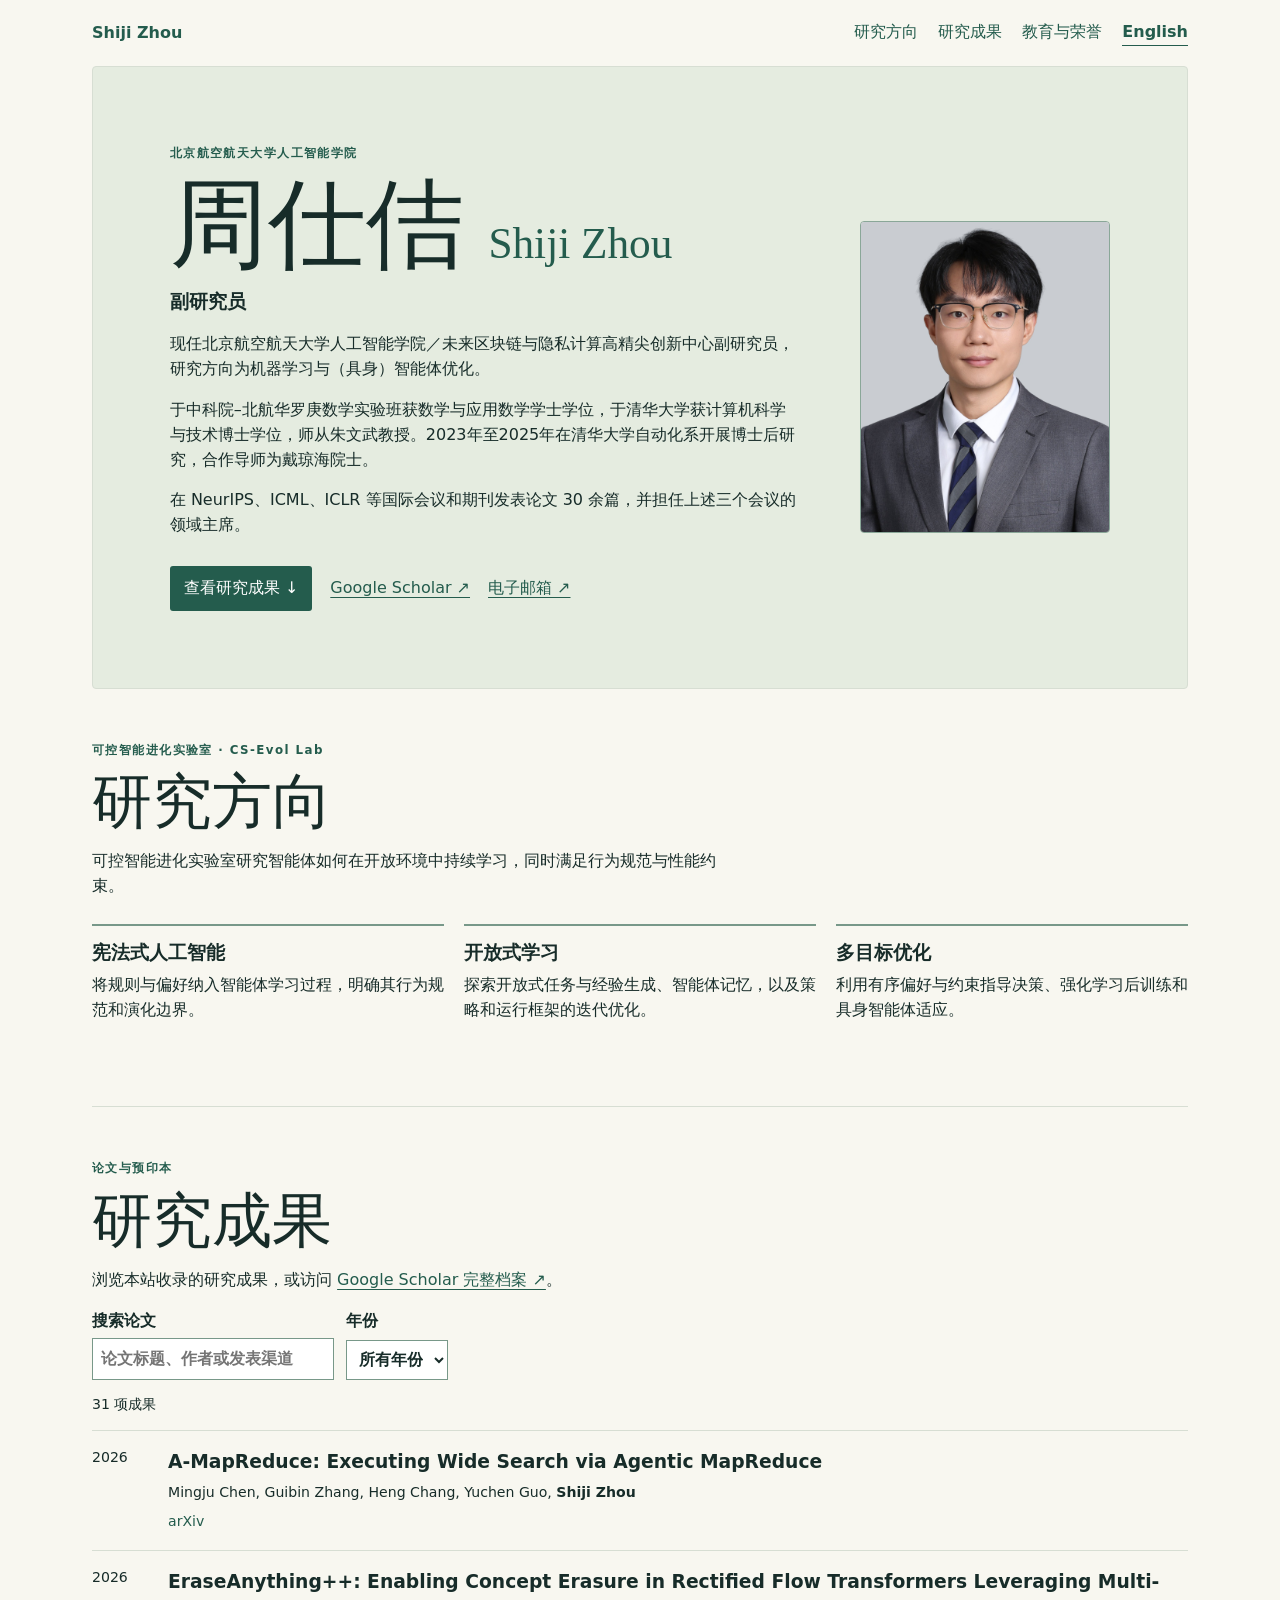
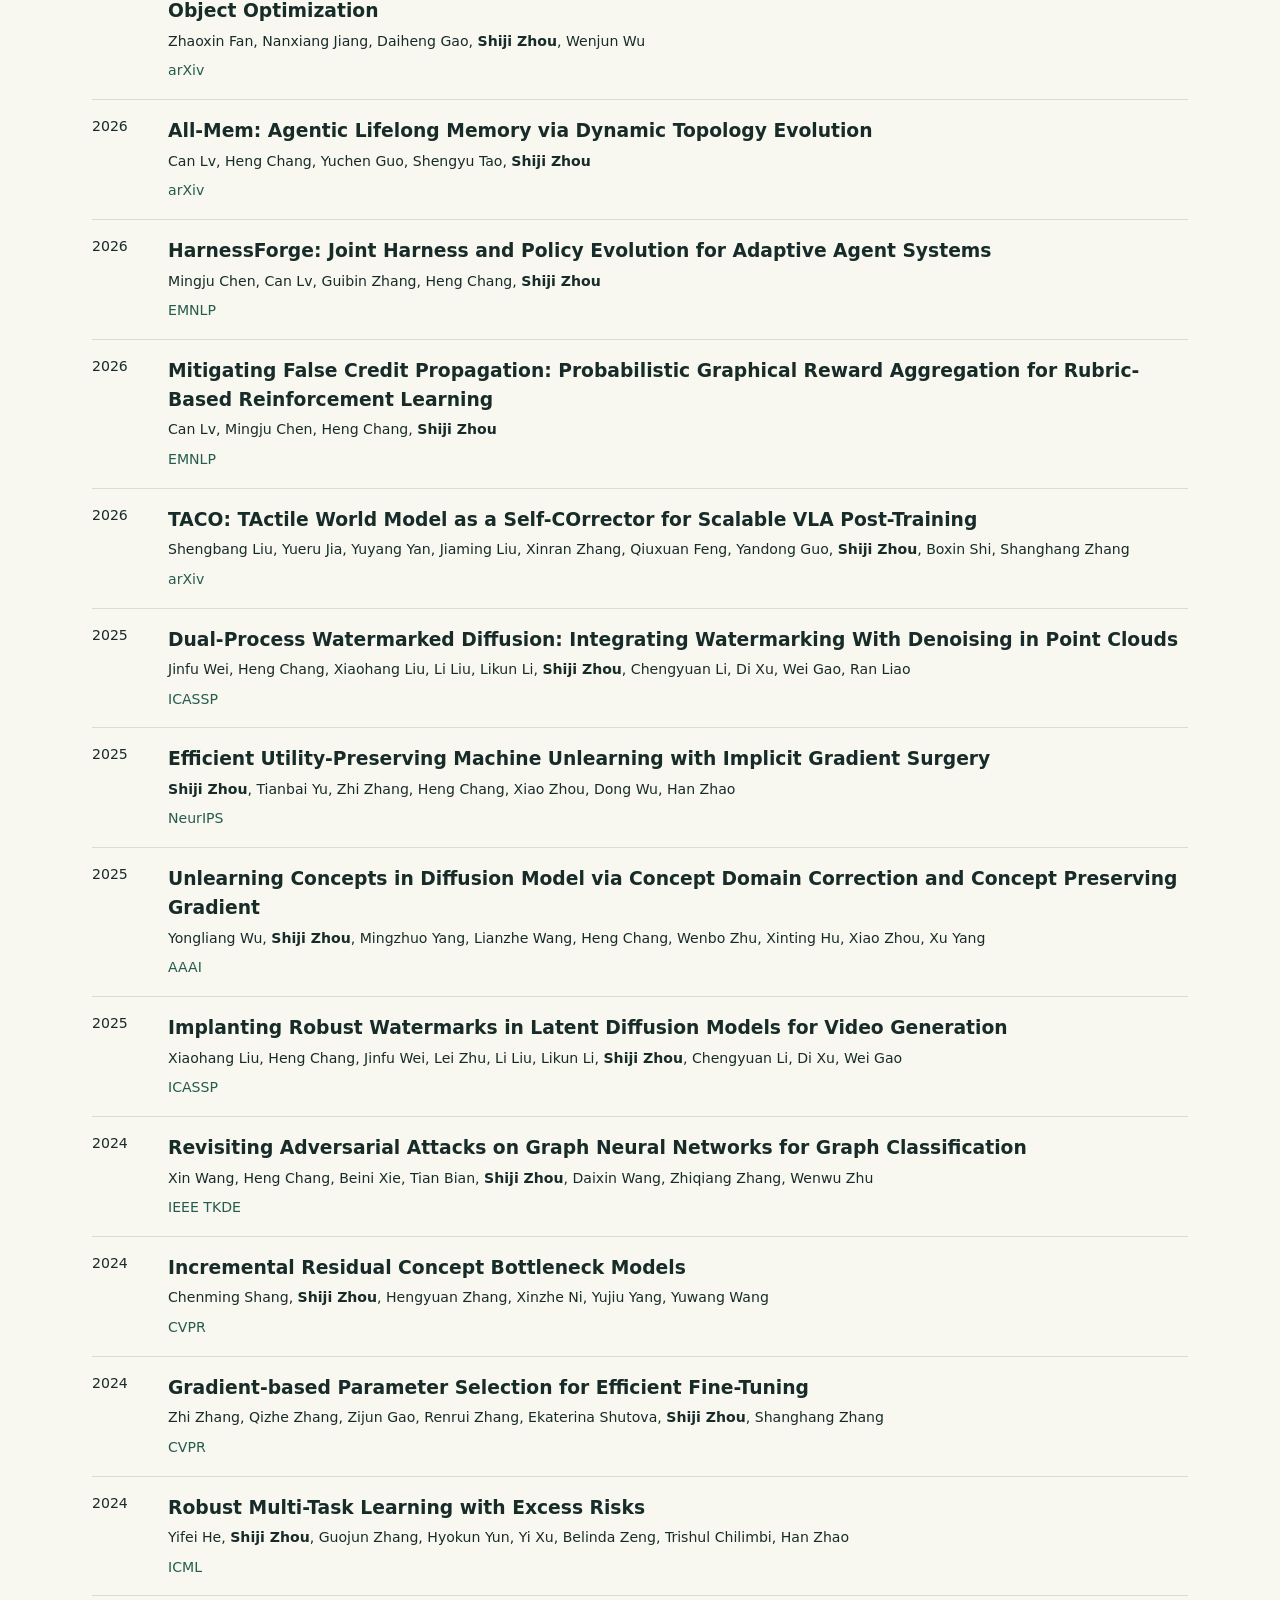
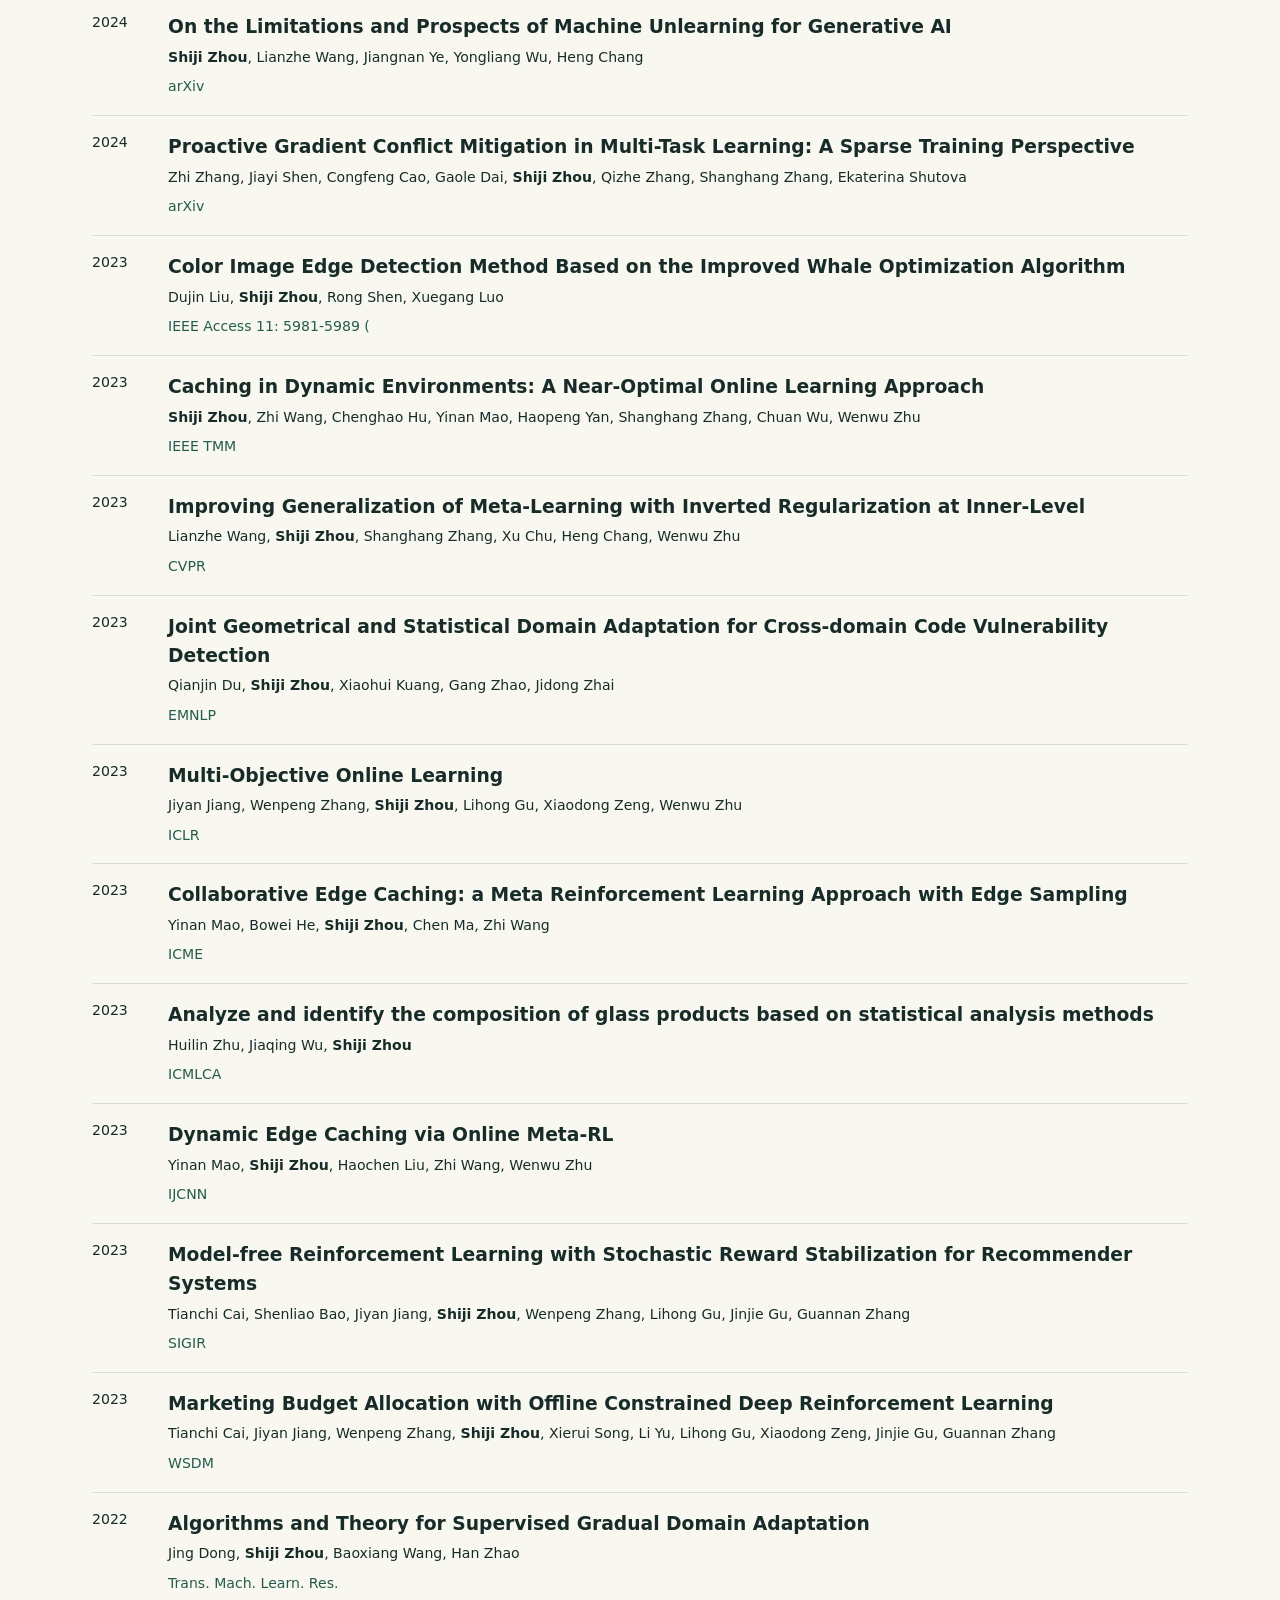
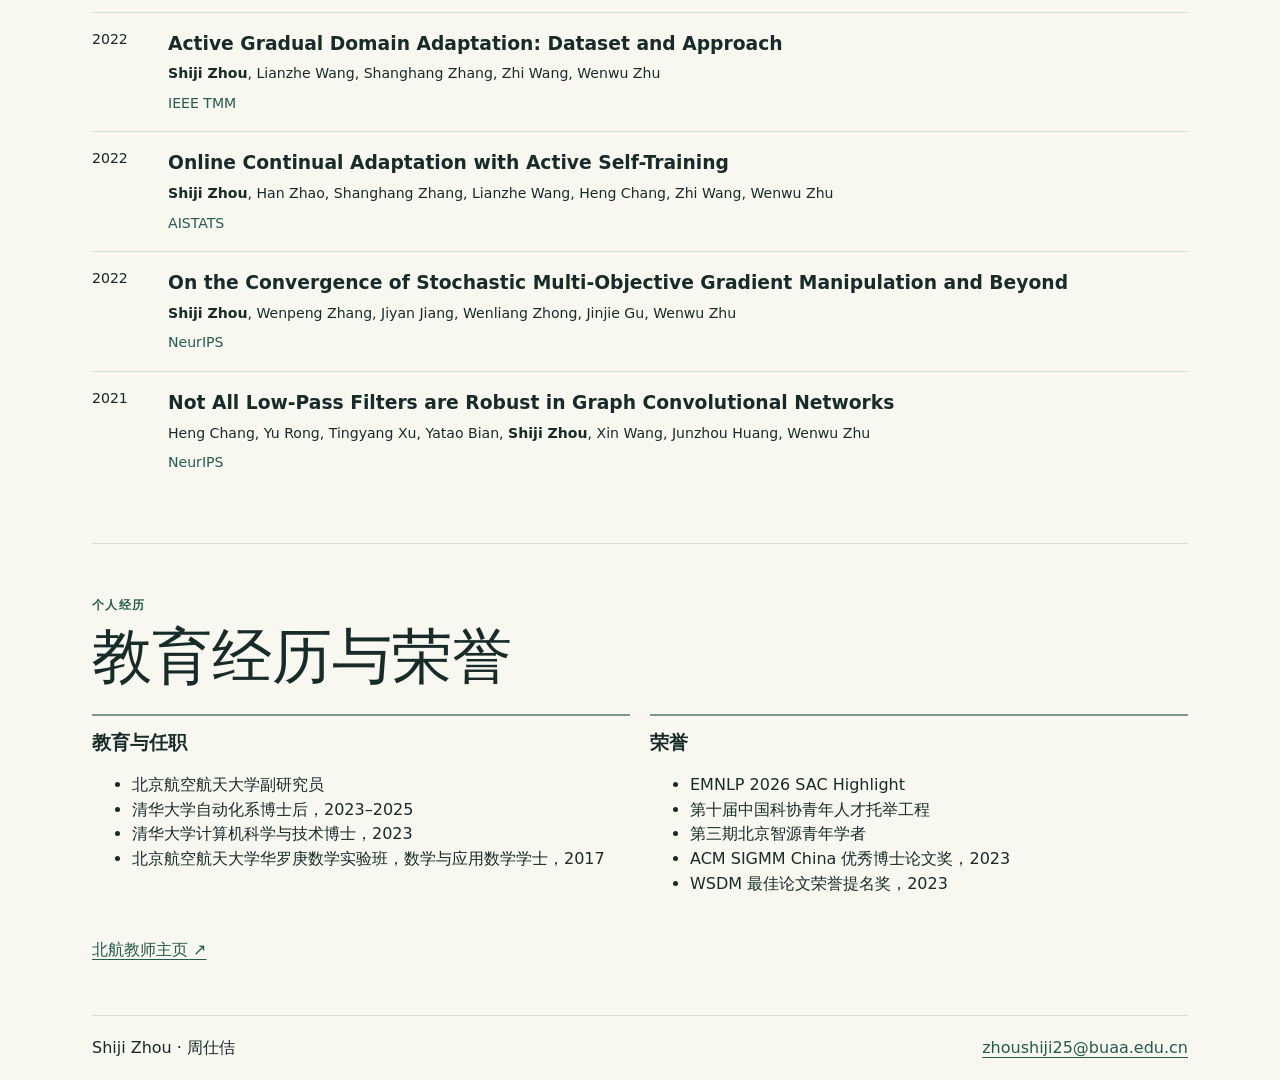
==== zh.html @ 3ab19ada "Publish Shiji Zhou academic homepage" ====
<!DOCTYPE html><html lang="zh-CN"><meta charset="utf-8"><meta name="viewport" content="width=device-width,initial-scale=1"><meta name="description" content="周仕佶，北京航空航天大学人工智能学院／未来区块链与隐私计算高精尖创新中心副研究员。研究方向包括智能体学习、可控自进化与多目标优化。"><title>周仕佶 | 北京航空航天大学</title><link rel="stylesheet" href="style.css"><header><a class="brand" href="#">Shiji Zhou</a><nav aria-label="主导航"><a href="#research">研究方向</a><a href="#publications">研究成果</a><a href="#background">教育与荣誉</a><a class="language" href="index.html" hreflang="en" lang="en">English</a></nav></header><main><section class="hero"><div class="hero-content"><p class="kicker">北京航空航天大学人工智能学院</p><h1>周仕佶 <span lang="en">Shiji Zhou</span></h1><p class="role">副研究员</p><p class="intro">现任北京航空航天大学人工智能学院／未来区块链与隐私计算高精尖创新中心副研究员，研究方向为机器学习与（具身）智能体优化。</p><p class="intro">于中科院–北航华罗庚数学实验班获数学与应用数学学士学位，于清华大学获计算机科学与技术博士学位，师从朱文武教授。2023年至2025年在清华大学自动化系开展博士后研究，合作导师为戴琼海院士。</p><p class="intro">在 NeurIPS、ICML、ICLR 等国际会议和期刊发表论文 30 余篇，并担任上述三个会议的领域主席。</p><div class="links"><a class="primary" href="#publications">查看研究成果 ↓</a><a href="https://scholar.google.com/citations?hl=en&amp;user=Do5jf8oAAAAJ&amp;view_op=list_works&amp;sortby=pubdate">Google Scholar ↗</a><a href="mailto:zhoushiji25@buaa.edu.cn">电子邮箱 ↗</a></div></div><img class="portrait" src="portrait.jpg" alt="周仕佶的照片" width="1280" height="1600"></section>
<section id="research"><p class="kicker">可控智能进化实验室 · CS‑Evol Lab</p><h2>研究方向</h2><p class="section-intro">可控智能进化实验室研究智能体如何在开放环境中持续学习，同时满足行为规范与性能约束。</p><div class="topics"><article><h3>宪法式人工智能</h3><p>将规则与偏好纳入智能体学习过程，明确其行为规范和演化边界。</p></article><article><h3>开放式学习</h3><p>探索开放式任务与经验生成、智能体记忆，以及策略和运行框架的迭代优化。</p></article><article><h3>多目标优化</h3><p>利用有序偏好与约束指导决策、强化学习后训练和具身智能体适应。</p></article></div></section>
<section id="publications"><p class="kicker">论文与预印本</p><h2>研究成果</h2><p class="section-intro">浏览本站收录的研究成果，或访问 <a href="https://scholar.google.com/citations?hl=en&amp;user=Do5jf8oAAAAJ&amp;view_op=list_works&amp;sortby=pubdate">Google Scholar 完整档案 ↗</a>。</p><div class="filters"><label>搜索论文<input id="query" type="search" placeholder="论文标题、作者或发表渠道"></label><label>年份<select id="year"><option value="">所有年份</option><option>2026</option><option>2025</option><option>2024</option><option>2023</option><option>2022</option><option>2021</option></select></label></div><p id="count" aria-live="polite">31 项成果</p><article class="paper" data-year="2026"><span class="year">2026</span><div><h3><a href="https://arxiv.org/abs/2602.01331">A-MapReduce: Executing Wide Search via Agentic MapReduce</a></h3><p>Mingju Chen, Guibin Zhang, Heng Chang, Yuchen Guo, <strong>Shiji Zhou</strong></p><span class="venue">arXiv</span></div></article>
<article class="paper" data-year="2026"><span class="year">2026</span><div><h3><a href="https://arxiv.org/abs/2603.00978">EraseAnything++: Enabling Concept Erasure in Rectified Flow Transformers Leveraging Multi-Object Optimization</a></h3><p>Zhaoxin Fan, Nanxiang Jiang, Daiheng Gao, <strong>Shiji Zhou</strong>, Wenjun Wu</p><span class="venue">arXiv</span></div></article>
<article class="paper" data-year="2026"><span class="year">2026</span><div><h3><a href="https://arxiv.org/abs/2603.19595">All-Mem: Agentic Lifelong Memory via Dynamic Topology Evolution</a></h3><p>Can Lv, Heng Chang, Yuchen Guo, Shengyu Tao, <strong>Shiji Zhou</strong></p><span class="venue">arXiv</span></div></article>
<article class="paper" data-year="2026"><span class="year">2026</span><div><h3><a href="https://aclanthology.org/2026.emnlp-main.1893/">HarnessForge: Joint Harness and Policy Evolution for Adaptive Agent Systems</a></h3><p>Mingju Chen, Can Lv, Guibin Zhang, Heng Chang, <strong>Shiji Zhou</strong></p><span class="venue">EMNLP</span></div></article>
<article class="paper" data-year="2026"><span class="year">2026</span><div><h3><a href="https://aclanthology.org/2026.emnlp-main.1933/">Mitigating False Credit Propagation: Probabilistic Graphical Reward Aggregation for Rubric-Based Reinforcement Learning</a></h3><p>Can Lv, Mingju Chen, Heng Chang, <strong>Shiji Zhou</strong></p><span class="venue">EMNLP</span></div></article>
<article class="paper" data-year="2026"><span class="year">2026</span><div><h3><a href="https://arxiv.org/abs/2607.02840">TACO: TActile World Model as a Self-COrrector for Scalable VLA Post-Training</a></h3><p>Shengbang Liu, Yueru Jia, Yuyang Yan, Jiaming Liu, Xinran Zhang, Qiuxuan Feng, Yandong Guo, <strong>Shiji Zhou</strong>, Boxin Shi, Shanghang Zhang</p><span class="venue">arXiv</span></div></article>
<article class="paper" data-year="2025"><span class="year">2025</span><div><h3><a href="https://dblp.org/rec/conf/icassp/WeiCLLLZLXGL25">Dual-Process Watermarked Diffusion: Integrating Watermarking With Denoising in Point Clouds</a></h3><p>Jinfu Wei, Heng Chang, Xiaohang Liu, Li Liu, Likun Li, <strong>Shiji Zhou</strong>, Chengyuan Li, Di Xu, Wei Gao, Ran Liao</p><span class="venue">ICASSP</span></div></article>
<article class="paper" data-year="2025"><span class="year">2025</span><div><h3><a href="https://dblp.org/rec/conf/nips/ZhouYZCZWZ25">Efficient Utility-Preserving Machine Unlearning with Implicit Gradient Surgery</a></h3><p><strong>Shiji Zhou</strong>, Tianbai Yu, Zhi Zhang, Heng Chang, Xiao Zhou, Dong Wu, Han Zhao</p><span class="venue">NeurIPS</span></div></article>
<article class="paper" data-year="2025"><span class="year">2025</span><div><h3><a href="https://dblp.org/rec/conf/aaai/WuZYWCZHZ025">Unlearning Concepts in Diffusion Model via Concept Domain Correction and Concept Preserving Gradient</a></h3><p>Yongliang Wu, <strong>Shiji Zhou</strong>, Mingzhuo Yang, Lianzhe Wang, Heng Chang, Wenbo Zhu, Xinting Hu, Xiao Zhou, Xu Yang</p><span class="venue">AAAI</span></div></article>
<article class="paper" data-year="2025"><span class="year">2025</span><div><h3><a href="https://dblp.org/rec/conf/icassp/LiuCWZLLZLXG25">Implanting Robust Watermarks in Latent Diffusion Models for Video Generation</a></h3><p>Xiaohang Liu, Heng Chang, Jinfu Wei, Lei Zhu, Li Liu, Likun Li, <strong>Shiji Zhou</strong>, Chengyuan Li, Di Xu, Wei Gao</p><span class="venue">ICASSP</span></div></article>
<article class="paper" data-year="2024"><span class="year">2024</span><div><h3><a href="https://dblp.org/rec/journals/tkde/WangCXBZWZZ24">Revisiting Adversarial Attacks on Graph Neural Networks for Graph Classification</a></h3><p>Xin Wang, Heng Chang, Beini Xie, Tian Bian, <strong>Shiji Zhou</strong>, Daixin Wang, Zhiqiang Zhang, Wenwu Zhu</p><span class="venue">IEEE TKDE</span></div></article>
<article class="paper" data-year="2024"><span class="year">2024</span><div><h3><a href="https://dblp.org/rec/conf/cvpr/ShangZZNYW24">Incremental Residual Concept Bottleneck Models</a></h3><p>Chenming Shang, <strong>Shiji Zhou</strong>, Hengyuan Zhang, Xinzhe Ni, Yujiu Yang, Yuwang Wang</p><span class="venue">CVPR</span></div></article>
<article class="paper" data-year="2024"><span class="year">2024</span><div><h3><a href="https://dblp.org/rec/conf/cvpr/ZhangZGZSZZ24">Gradient-based Parameter Selection for Efficient Fine-Tuning</a></h3><p>Zhi Zhang, Qizhe Zhang, Zijun Gao, Renrui Zhang, Ekaterina Shutova, <strong>Shiji Zhou</strong>, Shanghang Zhang</p><span class="venue">CVPR</span></div></article>
<article class="paper" data-year="2024"><span class="year">2024</span><div><h3><a href="https://dblp.org/rec/conf/icml/HeZZYXZC024">Robust Multi-Task Learning with Excess Risks</a></h3><p>Yifei He, <strong>Shiji Zhou</strong>, Guojun Zhang, Hyokun Yun, Yi Xu, Belinda Zeng, Trishul Chilimbi, Han Zhao</p><span class="venue">ICML</span></div></article>
<article class="paper" data-year="2024"><span class="year">2024</span><div><h3><a href="https://arxiv.org/abs/2408.00376">On the Limitations and Prospects of Machine Unlearning for Generative AI</a></h3><p><strong>Shiji Zhou</strong>, Lianzhe Wang, Jiangnan Ye, Yongliang Wu, Heng Chang</p><span class="venue">arXiv</span></div></article>
<article class="paper" data-year="2024"><span class="year">2024</span><div><h3><a href="https://arxiv.org/abs/2411.18615">Proactive Gradient Conflict Mitigation in Multi-Task Learning: A Sparse Training Perspective</a></h3><p>Zhi Zhang, Jiayi Shen, Congfeng Cao, Gaole Dai, <strong>Shiji Zhou</strong>, Qizhe Zhang, Shanghang Zhang, Ekaterina Shutova</p><span class="venue">arXiv</span></div></article>
<article class="paper" data-year="2023"><span class="year">2023</span><div><h3><a href="https://dblp.org/rec/journals/access/LiuZSL23">Color Image Edge Detection Method Based on the Improved Whale Optimization Algorithm</a></h3><p>Dujin Liu, <strong>Shiji Zhou</strong>, Rong Shen, Xuegang Luo</p><span class="venue">IEEE Access 11: 5981-5989 (</span></div></article>
<article class="paper" data-year="2023"><span class="year">2023</span><div><h3><a href="https://dblp.org/rec/journals/tmm/ZhouWHMYZWZ23">Caching in Dynamic Environments: A Near-Optimal Online Learning Approach</a></h3><p><strong>Shiji Zhou</strong>, Zhi Wang, Chenghao Hu, Yinan Mao, Haopeng Yan, Shanghang Zhang, Chuan Wu, Wenwu Zhu</p><span class="venue">IEEE TMM</span></div></article>
<article class="paper" data-year="2023"><span class="year">2023</span><div><h3><a href="https://dblp.org/rec/conf/cvpr/WangZZCC023">Improving Generalization of Meta-Learning with Inverted Regularization at Inner-Level</a></h3><p>Lianzhe Wang, <strong>Shiji Zhou</strong>, Shanghang Zhang, Xu Chu, Heng Chang, Wenwu Zhu</p><span class="venue">CVPR</span></div></article>
<article class="paper" data-year="2023"><span class="year">2023</span><div><h3><a href="https://dblp.org/rec/conf/emnlp/DuZKZZ23">Joint Geometrical and Statistical Domain Adaptation for Cross-domain Code Vulnerability Detection</a></h3><p>Qianjin Du, <strong>Shiji Zhou</strong>, Xiaohui Kuang, Gang Zhao, Jidong Zhai</p><span class="venue">EMNLP</span></div></article>
<article class="paper" data-year="2023"><span class="year">2023</span><div><h3><a href="https://dblp.org/rec/conf/iclr/Jiang0ZGZ023">Multi-Objective Online Learning</a></h3><p>Jiyan Jiang, Wenpeng Zhang, <strong>Shiji Zhou</strong>, Lihong Gu, Xiaodong Zeng, Wenwu Zhu</p><span class="venue">ICLR</span></div></article>
<article class="paper" data-year="2023"><span class="year">2023</span><div><h3><a href="https://dblp.org/rec/conf/icmcs/MaoHZMW23">Collaborative Edge Caching: a Meta Reinforcement Learning Approach with Edge Sampling</a></h3><p>Yinan Mao, Bowei He, <strong>Shiji Zhou</strong>, Chen Ma, Zhi Wang</p><span class="venue">ICME</span></div></article>
<article class="paper" data-year="2023"><span class="year">2023</span><div><h3><a href="https://dblp.org/rec/conf/icmlca/ZhuWZ23">Analyze and identify the composition of glass products based on statistical analysis methods</a></h3><p>Huilin Zhu, Jiaqing Wu, <strong>Shiji Zhou</strong></p><span class="venue">ICMLCA</span></div></article>
<article class="paper" data-year="2023"><span class="year">2023</span><div><h3><a href="https://dblp.org/rec/conf/ijcnn/MaoZLWZ23">Dynamic Edge Caching via Online Meta-RL</a></h3><p>Yinan Mao, <strong>Shiji Zhou</strong>, Haochen Liu, Zhi Wang, Wenwu Zhu</p><span class="venue">IJCNN</span></div></article>
<article class="paper" data-year="2023"><span class="year">2023</span><div><h3><a href="https://dblp.org/rec/conf/sigir/CaiBJZ0GGZ23">Model-free Reinforcement Learning with Stochastic Reward Stabilization for Recommender Systems</a></h3><p>Tianchi Cai, Shenliao Bao, Jiyan Jiang, <strong>Shiji Zhou</strong>, Wenpeng Zhang, Lihong Gu, Jinjie Gu, Guannan Zhang</p><span class="venue">SIGIR</span></div></article>
<article class="paper" data-year="2023"><span class="year">2023</span><div><h3><a href="https://dblp.org/rec/conf/wsdm/CaiJ0ZSYGZGZ23">Marketing Budget Allocation with Offline Constrained Deep Reinforcement Learning</a></h3><p>Tianchi Cai, Jiyan Jiang, Wenpeng Zhang, <strong>Shiji Zhou</strong>, Xierui Song, Li Yu, Lihong Gu, Xiaodong Zeng, Jinjie Gu, Guannan Zhang</p><span class="venue">WSDM</span></div></article>
<article class="paper" data-year="2022"><span class="year">2022</span><div><h3><a href="https://dblp.org/rec/journals/tmlr/DongZWZ22">Algorithms and Theory for Supervised Gradual Domain Adaptation</a></h3><p>Jing Dong, <strong>Shiji Zhou</strong>, Baoxiang Wang, Han Zhao</p><span class="venue">Trans. Mach. Learn. Res.</span></div></article>
<article class="paper" data-year="2022"><span class="year">2022</span><div><h3><a href="https://dblp.org/rec/journals/tmm/ZhouWZWZ22">Active Gradual Domain Adaptation: Dataset and Approach</a></h3><p><strong>Shiji Zhou</strong>, Lianzhe Wang, Shanghang Zhang, Zhi Wang, Wenwu Zhu</p><span class="venue">IEEE TMM</span></div></article>
<article class="paper" data-year="2022"><span class="year">2022</span><div><h3><a href="https://dblp.org/rec/conf/aistats/Zhou0ZWCW022">Online Continual Adaptation with Active Self-Training</a></h3><p><strong>Shiji Zhou</strong>, Han Zhao, Shanghang Zhang, Lianzhe Wang, Heng Chang, Zhi Wang, Wenwu Zhu</p><span class="venue">AISTATS</span></div></article>
<article class="paper" data-year="2022"><span class="year">2022</span><div><h3><a href="https://dblp.org/rec/conf/nips/ZhouZJZGZ22">On the Convergence of Stochastic Multi-Objective Gradient Manipulation and Beyond</a></h3><p><strong>Shiji Zhou</strong>, Wenpeng Zhang, Jiyan Jiang, Wenliang Zhong, Jinjie Gu, Wenwu Zhu</p><span class="venue">NeurIPS</span></div></article>
<article class="paper" data-year="2021"><span class="year">2021</span><div><h3><a href="https://dblp.org/rec/conf/nips/ChangRXBZWHZ21">Not All Low-Pass Filters are Robust in Graph Convolutional Networks</a></h3><p>Heng Chang, Yu Rong, Tingyang Xu, Yatao Bian, <strong>Shiji Zhou</strong>, Xin Wang, Junzhou Huang, Wenwu Zhu</p><span class="venue">NeurIPS</span></div></article></section>
<section id="background"><p class="kicker">个人经历</p><h2>教育经历与荣誉</h2><div class="topics"><article><h3>教育与任职</h3><ul><li>北京航空航天大学副研究员</li><li>清华大学自动化系博士后，2023–2025</li><li>清华大学计算机科学与技术博士，2023</li><li>北京航空航天大学华罗庚数学实验班，数学与应用数学学士，2017</li></ul></article><article><h3>荣誉</h3><ul><li>EMNLP 2026 SAC Highlight</li><li>第十届中国科协青年人才托举工程</li><li>第三期北京智源青年学者</li><li>ACM SIGMM China 优秀博士论文奖，2023</li><li>WSDM 最佳论文荣誉提名奖，2023</li></ul></article></div><a href="https://iai.buaa.edu.cn/info/1013/4182.htm">北航教师主页 ↗</a></section></main><footer><span>Shiji Zhou · 周仕佶</span><a href="mailto:zhoushiji25@buaa.edu.cn">zhoushiji25@buaa.edu.cn</a></footer><script src="main.js"></script></html>
---- style.css ----
:root{color-scheme:light;--ink:#172c29;--green:#245c4d;--paper:#f8f7f0;--line:#d7ded3}*{box-sizing:border-box}html{scroll-behavior:smooth}body{margin:0;background:var(--paper);color:var(--ink);font:16px/1.55 "Instrument Sans",system-ui,sans-serif}a{color:var(--green);text-underline-offset:.23em}header,main,footer{max-width:1160px;margin:auto;padding:0 32px}header,footer{display:flex;justify-content:space-between;align-items:center;gap:16px;padding-block:20px}header a{text-decoration:none}nav{display:flex;gap:20px;flex-wrap:wrap}.brand{font-weight:800}.brand span{margin-left:.5em}.hero{position:relative;display:flex;align-items:center;justify-content:space-between;gap:24px;background:#e5ece0;border:1px solid var(--line);border-radius:4px;padding:clamp(24px,6vw,78px);min-height:390px}.kicker{color:var(--green);font-size:.74rem;font-weight:750;letter-spacing:.12em;margin:0 0 12px}h1,h2{font-family:Georgia,serif;line-height:1.04;font-weight:500;margin:0}h1{font-size:clamp(2.9rem,8vw,6.15rem)}h1 span{font-size:.44em;white-space:nowrap;color:var(--green)}h2{font-size:clamp(2.25rem,5vw,3.75rem)}.role{margin:.65rem 0;font-size:1.2rem;font-weight:650}.intro,.section-intro{max-width:62ch}.links{display:flex;align-items:center;gap:18px;flex-wrap:wrap;margin-top:28px}.primary{padding:10px 14px;background:var(--green);color:white;text-decoration:none;border-radius:3px}.mark{display:grid;place-items:center;flex:0 1 195px;aspect-ratio:1;border:1px solid #8aa798;border-radius:50%;font:italic clamp(2rem,7vw,6rem) Georgia;color:var(--green)}section+section{padding-block:52px;border-bottom:1px solid var(--line)}.topics{display:grid;grid-template-columns:repeat(auto-fit,minmax(min(250px,100%),1fr));gap:20px;margin:25px 0}.topics article{border-top:2px solid #789889;padding-top:12px}.topics h3,.paper h3{margin:0}.topics p,.paper p{margin:.4em 0}.paper{display:grid;grid-template-columns:62px 1fr;gap:14px;border-top:1px solid var(--line);padding:16px 0}.paper[hidden]{display:none}.paper h3 a{color:var(--ink);text-decoration:none}.paper h3 a:hover{text-decoration:underline}.paper p,.year,.venue,#count{font-size:.88rem}.venue{color:var(--green)}.filters{display:flex;gap:12px;flex-wrap:wrap}.filters label{display:grid;gap:4px;font-weight:650}.filters input,.filters select{font:inherit;background:#fff;color:var(--ink);border:1px solid #789889;padding:8px}footer{flex-wrap:wrap}@media(max-width:680px){header,main,footer{padding-inline:16px}.mark{display:none}nav{gap:10px;font-size:.86rem}.paper{grid-template-columns:45px 1fr;gap:8px}}
.portrait{display:block;width:clamp(155px,23vw,250px);height:auto;flex:none;border:1px solid #8aa798;border-radius:4px}
.language{font-weight:700;border-bottom:1px solid currentColor;white-space:nowrap}
@media(max-width:680px){.hero{flex-direction:column-reverse;align-items:flex-start;gap:22px}.portrait{width:145px}header{flex-wrap:wrap}}
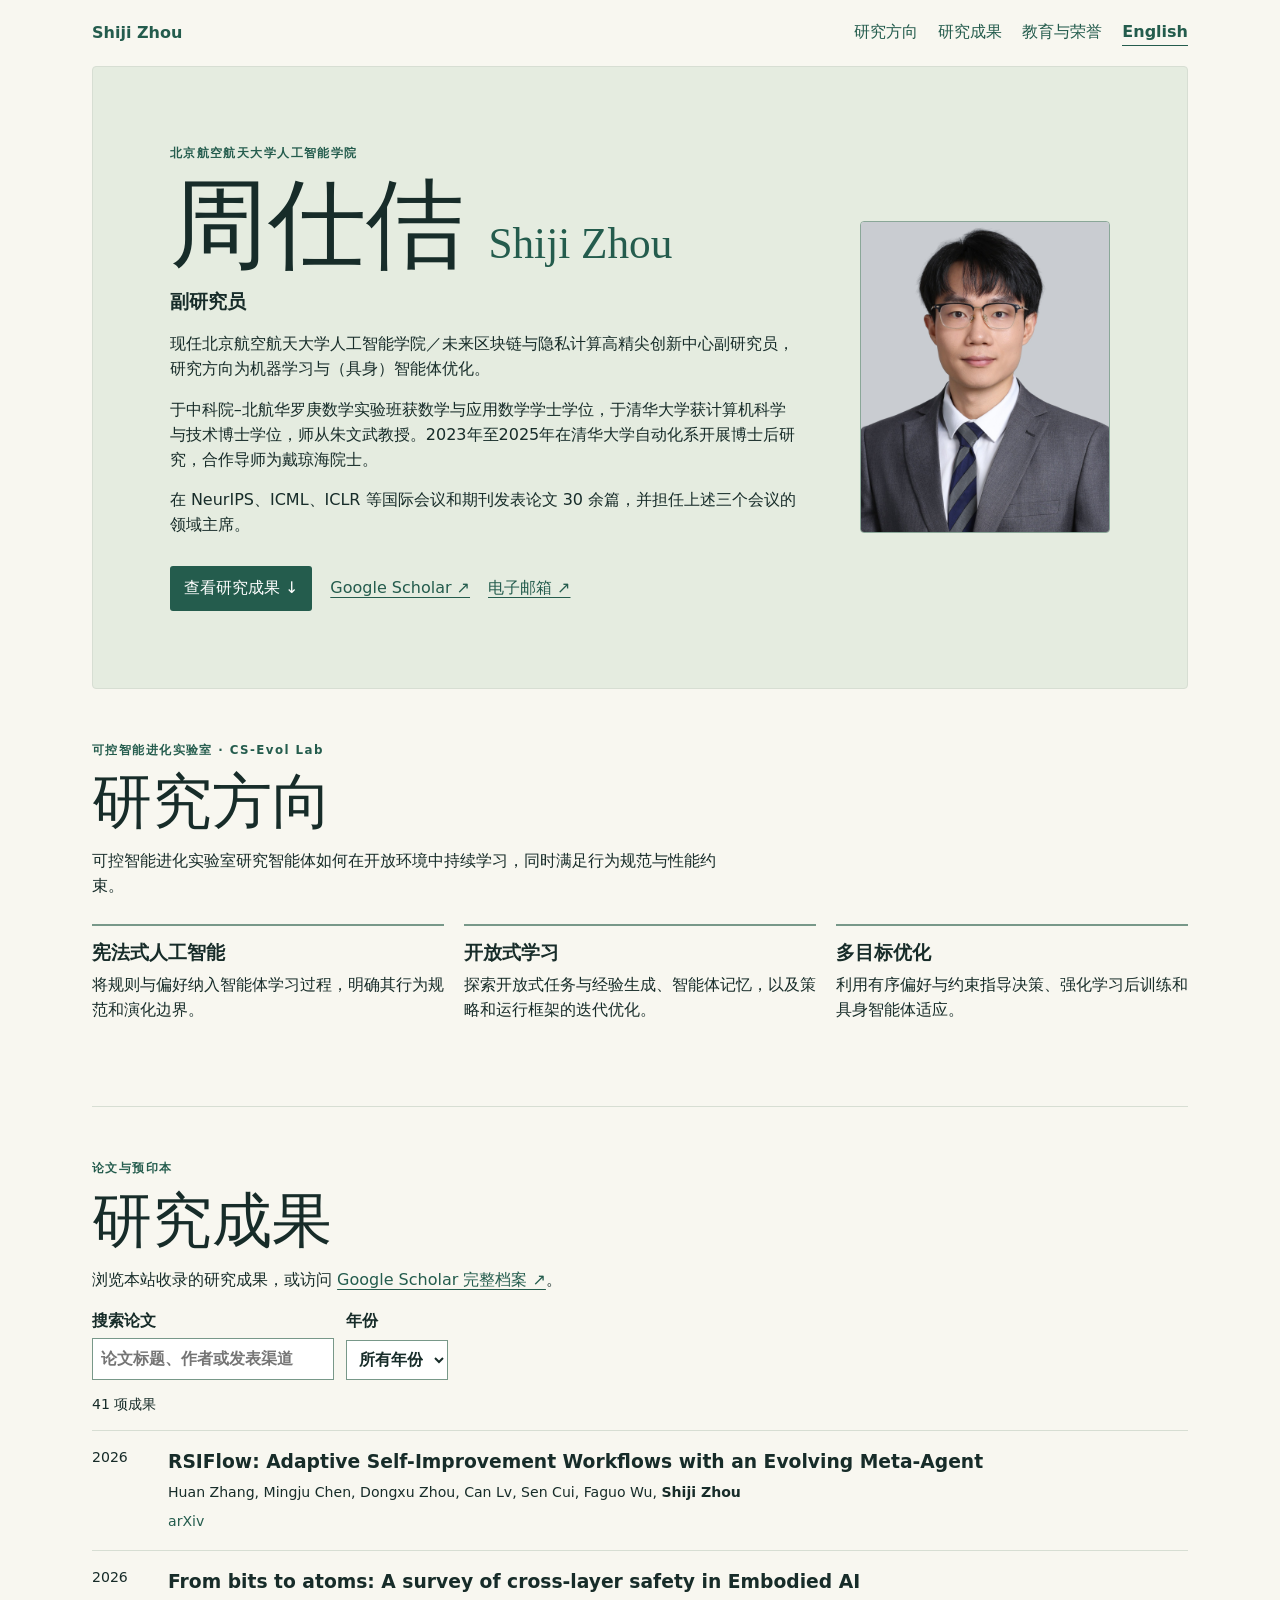
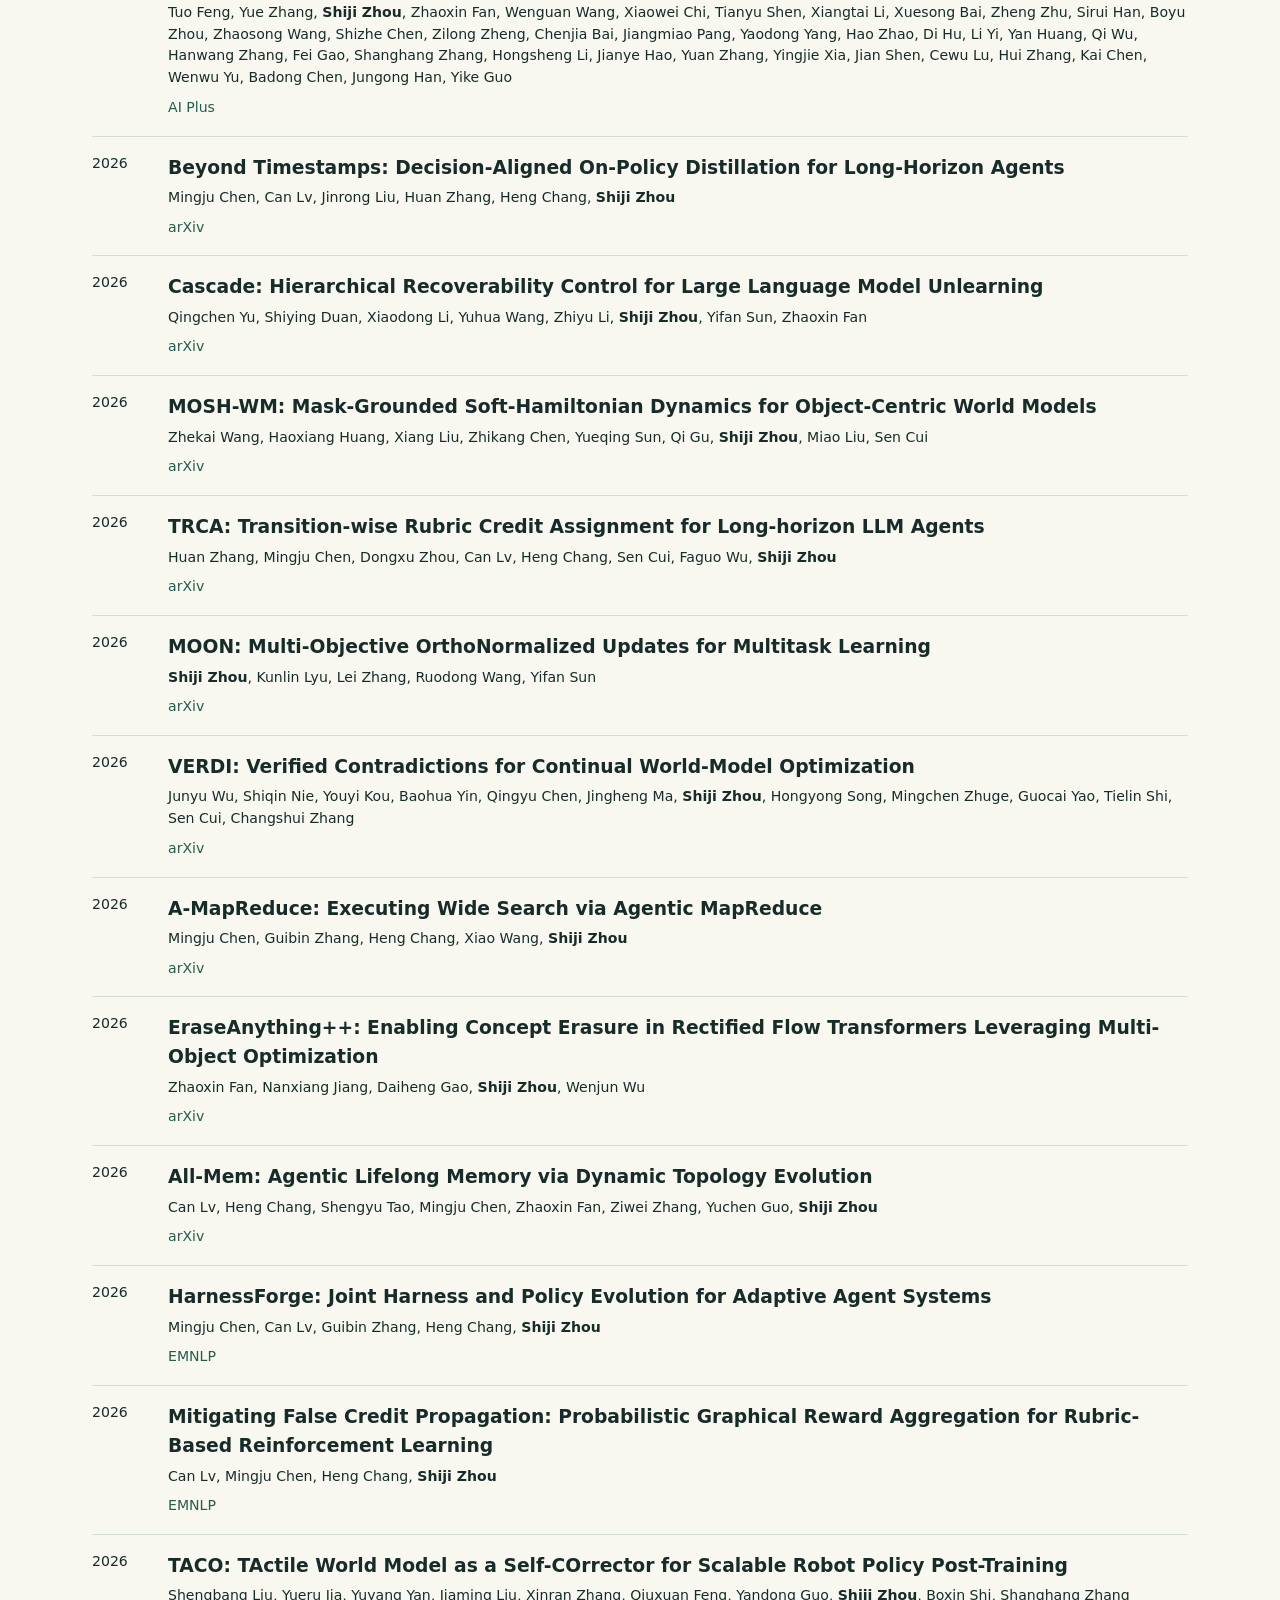
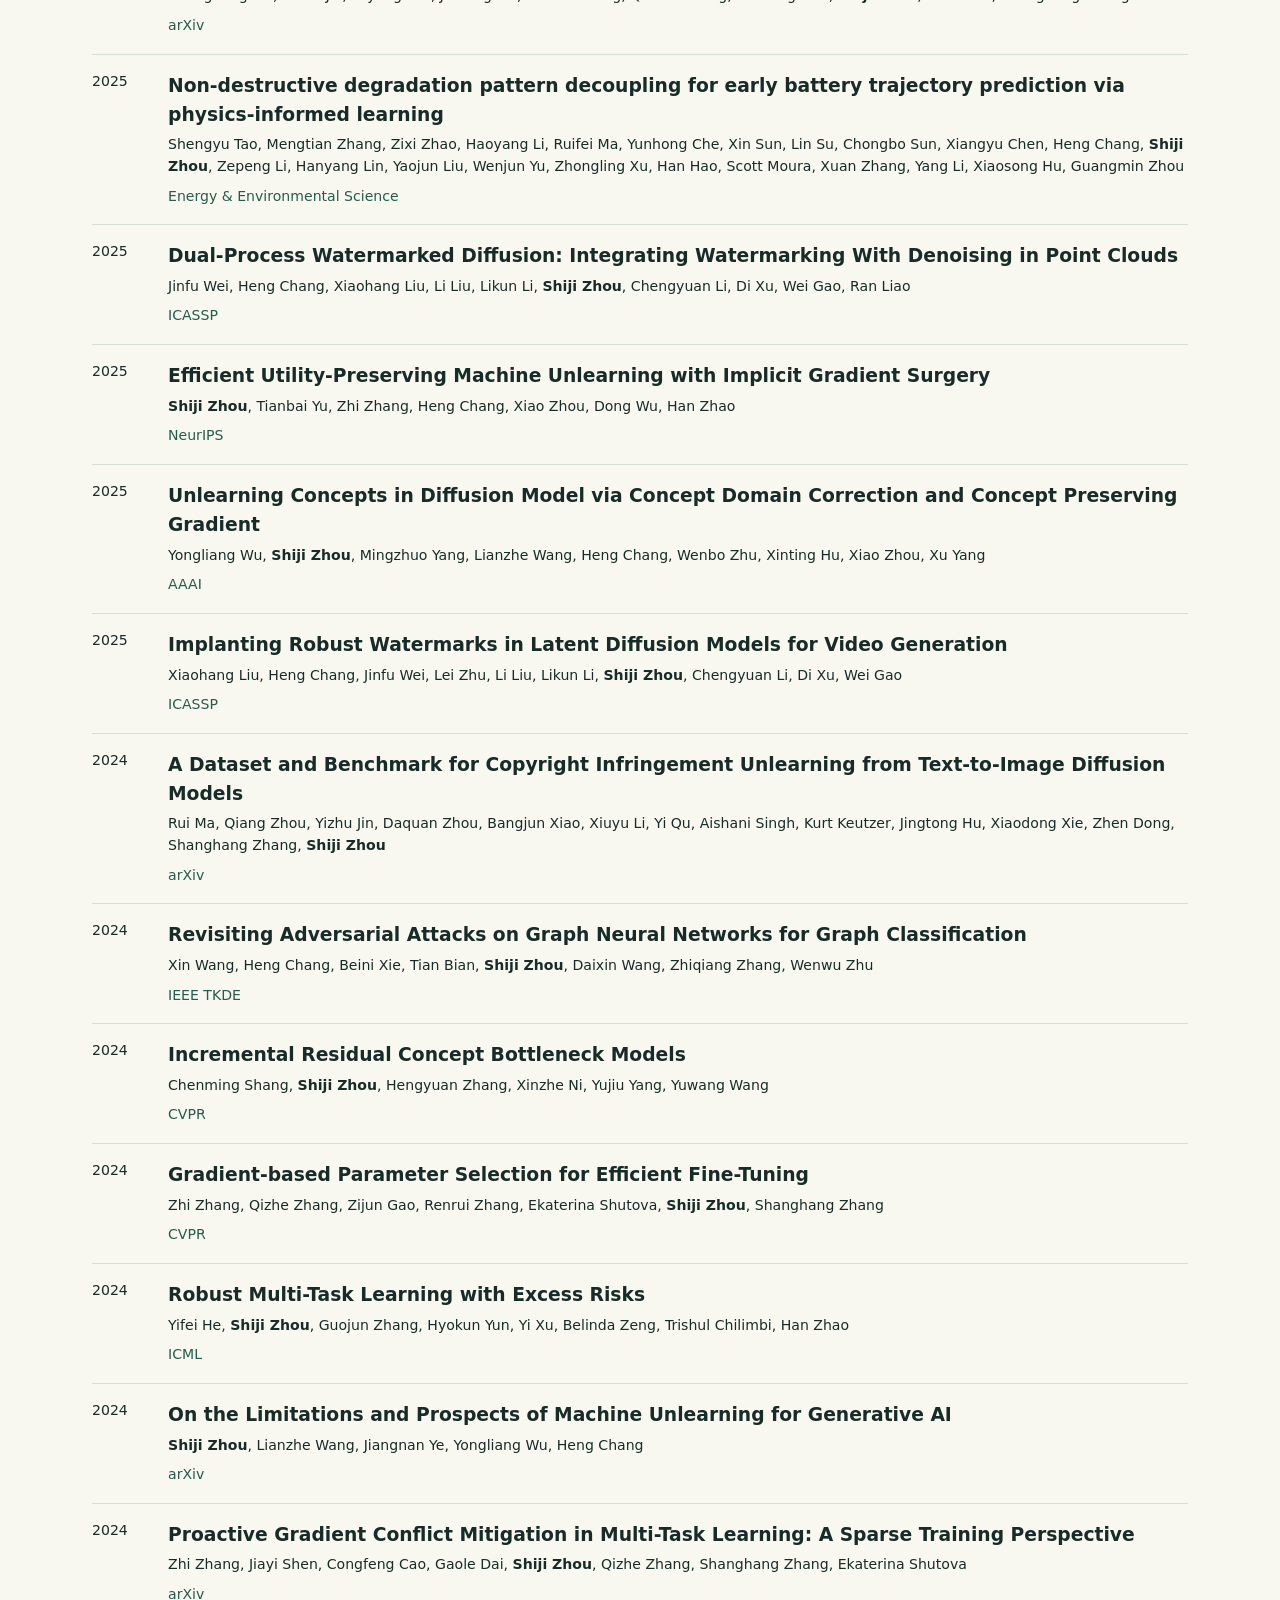
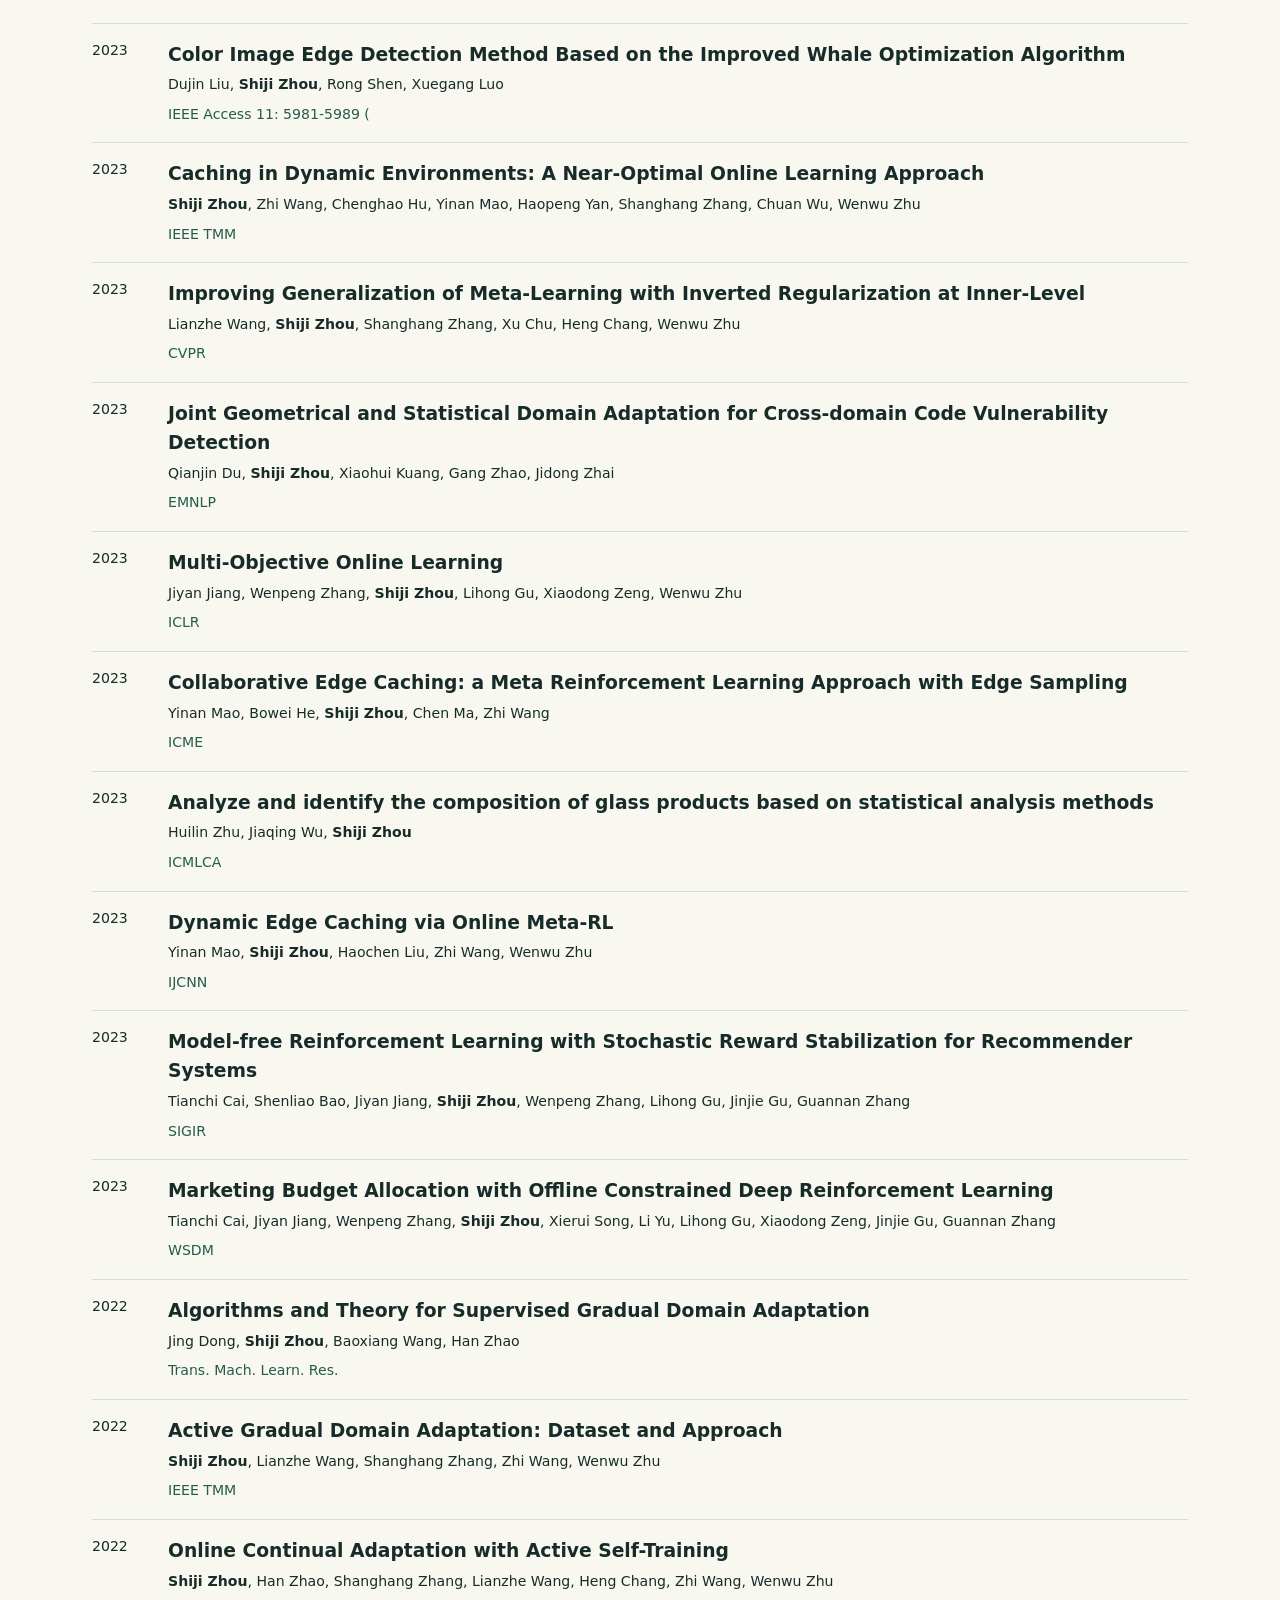
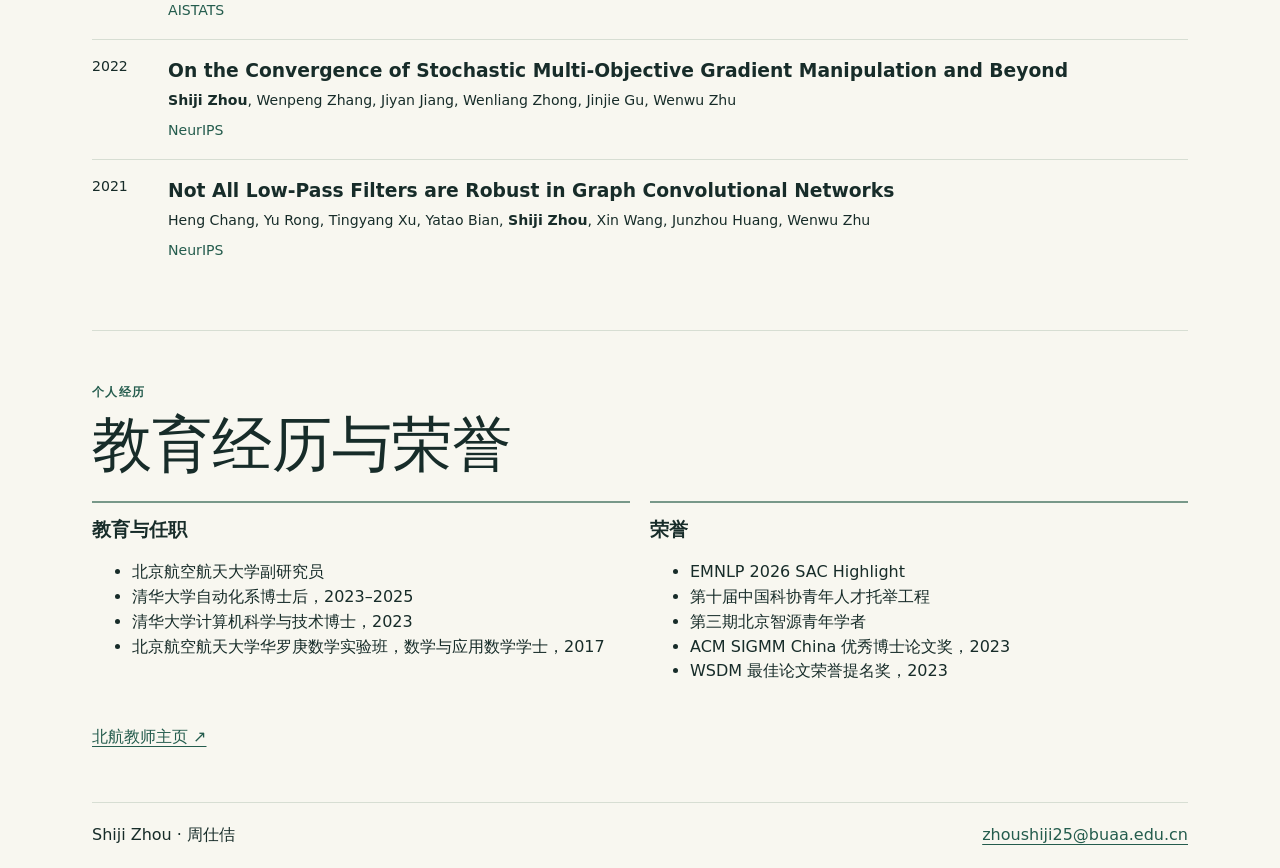
==== commit ab0cf3d9: "Add 10 verified publications" ====
--- a/zh.html
+++ b/zh.html
@@ -1,15 +1,25 @@
 <!DOCTYPE html><html lang="zh-CN"><meta charset="utf-8"><meta name="viewport" content="width=device-width,initial-scale=1"><meta name="description" content="周仕佶，北京航空航天大学人工智能学院／未来区块链与隐私计算高精尖创新中心副研究员。研究方向包括智能体学习、可控自进化与多目标优化。"><title>周仕佶 | 北京航空航天大学</title><link rel="stylesheet" href="style.css"><header><a class="brand" href="#">Shiji Zhou</a><nav aria-label="主导航"><a href="#research">研究方向</a><a href="#publications">研究成果</a><a href="#background">教育与荣誉</a><a class="language" href="index.html" hreflang="en" lang="en">English</a></nav></header><main><section class="hero"><div class="hero-content"><p class="kicker">北京航空航天大学人工智能学院</p><h1>周仕佶 <span lang="en">Shiji Zhou</span></h1><p class="role">副研究员</p><p class="intro">现任北京航空航天大学人工智能学院／未来区块链与隐私计算高精尖创新中心副研究员，研究方向为机器学习与（具身）智能体优化。</p><p class="intro">于中科院–北航华罗庚数学实验班获数学与应用数学学士学位，于清华大学获计算机科学与技术博士学位，师从朱文武教授。2023年至2025年在清华大学自动化系开展博士后研究，合作导师为戴琼海院士。</p><p class="intro">在 NeurIPS、ICML、ICLR 等国际会议和期刊发表论文 30 余篇，并担任上述三个会议的领域主席。</p><div class="links"><a class="primary" href="#publications">查看研究成果 ↓</a><a href="https://scholar.google.com/citations?hl=en&amp;user=Do5jf8oAAAAJ&amp;view_op=list_works&amp;sortby=pubdate">Google Scholar ↗</a><a href="mailto:zhoushiji25@buaa.edu.cn">电子邮箱 ↗</a></div></div><img class="portrait" src="portrait.jpg" alt="周仕佶的照片" width="1280" height="1600"></section>
 <section id="research"><p class="kicker">可控智能进化实验室 · CS‑Evol Lab</p><h2>研究方向</h2><p class="section-intro">可控智能进化实验室研究智能体如何在开放环境中持续学习，同时满足行为规范与性能约束。</p><div class="topics"><article><h3>宪法式人工智能</h3><p>将规则与偏好纳入智能体学习过程，明确其行为规范和演化边界。</p></article><article><h3>开放式学习</h3><p>探索开放式任务与经验生成、智能体记忆，以及策略和运行框架的迭代优化。</p></article><article><h3>多目标优化</h3><p>利用有序偏好与约束指导决策、强化学习后训练和具身智能体适应。</p></article></div></section>
-<section id="publications"><p class="kicker">论文与预印本</p><h2>研究成果</h2><p class="section-intro">浏览本站收录的研究成果，或访问 <a href="https://scholar.google.com/citations?hl=en&amp;user=Do5jf8oAAAAJ&amp;view_op=list_works&amp;sortby=pubdate">Google Scholar 完整档案 ↗</a>。</p><div class="filters"><label>搜索论文<input id="query" type="search" placeholder="论文标题、作者或发表渠道"></label><label>年份<select id="year"><option value="">所有年份</option><option>2026</option><option>2025</option><option>2024</option><option>2023</option><option>2022</option><option>2021</option></select></label></div><p id="count" aria-live="polite">31 项成果</p><article class="paper" data-year="2026"><span class="year">2026</span><div><h3><a href="https://arxiv.org/abs/2602.01331">A-MapReduce: Executing Wide Search via Agentic MapReduce</a></h3><p>Mingju Chen, Guibin Zhang, Heng Chang, Yuchen Guo, <strong>Shiji Zhou</strong></p><span class="venue">arXiv</span></div></article>
+<section id="publications"><p class="kicker">论文与预印本</p><h2>研究成果</h2><p class="section-intro">浏览本站收录的研究成果，或访问 <a href="https://scholar.google.com/citations?hl=en&amp;user=Do5jf8oAAAAJ&amp;view_op=list_works&amp;sortby=pubdate">Google Scholar 完整档案 ↗</a>。</p><div class="filters"><label>搜索论文<input id="query" type="search" placeholder="论文标题、作者或发表渠道"></label><label>年份<select id="year"><option value="">所有年份</option><option>2026</option><option>2025</option><option>2024</option><option>2023</option><option>2022</option><option>2021</option></select></label></div><p id="count" aria-live="polite">41 项成果</p><article class="paper" data-year="2026"><span class="year">2026</span><div><h3><a href="https://arxiv.org/abs/2610.21791">RSIFlow: Adaptive Self-Improvement Workflows with an Evolving Meta-Agent</a></h3><p>Huan Zhang, Mingju Chen, Dongxu Zhou, Can Lv, Sen Cui, Faguo Wu, <strong>Shiji Zhou</strong></p><span class="venue">arXiv</span></div></article>
+<article class="paper" data-year="2026"><span class="year">2026</span><div><h3><a href="https://doi.org/10.59717/ipj.aiplus.2026.100013">From bits to atoms: A survey of cross-layer safety in Embodied AI</a></h3><p>Tuo Feng, Yue Zhang, <strong>Shiji Zhou</strong>, Zhaoxin Fan, Wenguan Wang, Xiaowei Chi, Tianyu Shen, Xiangtai Li, Xuesong Bai, Zheng Zhu, Sirui Han, Boyu Zhou, Zhaosong Wang, Shizhe Chen, Zilong Zheng, Chenjia Bai, Jiangmiao Pang, Yaodong Yang, Hao Zhao, Di Hu, Li Yi, Yan Huang, Qi Wu, Hanwang Zhang, Fei Gao, Shanghang Zhang, Hongsheng Li, Jianye Hao, Yuan Zhang, Yingjie Xia, Jian Shen, Cewu Lu, Hui Zhang, Kai Chen, Wenwu Yu, Badong Chen, Jungong Han, Yike Guo</p><span class="venue">AI Plus</span></div></article>
+<article class="paper" data-year="2026"><span class="year">2026</span><div><h3><a href="https://arxiv.org/abs/2609.33391">Beyond Timestamps: Decision-Aligned On-Policy Distillation for Long-Horizon Agents</a></h3><p>Mingju Chen, Can Lv, Jinrong Liu, Huan Zhang, Heng Chang, <strong>Shiji Zhou</strong></p><span class="venue">arXiv</span></div></article>
+<article class="paper" data-year="2026"><span class="year">2026</span><div><h3><a href="https://arxiv.org/abs/2609.16890">Cascade: Hierarchical Recoverability Control for Large Language Model Unlearning</a></h3><p>Qingchen Yu, Shiying Duan, Xiaodong Li, Yuhua Wang, Zhiyu Li, <strong>Shiji Zhou</strong>, Yifan Sun, Zhaoxin Fan</p><span class="venue">arXiv</span></div></article>
+<article class="paper" data-year="2026"><span class="year">2026</span><div><h3><a href="https://arxiv.org/abs/2608.22750">MOSH-WM: Mask-Grounded Soft-Hamiltonian Dynamics for Object-Centric World Models</a></h3><p>Zhekai Wang, Haoxiang Huang, Xiang Liu, Zhikang Chen, Yueqing Sun, Qi Gu, <strong>Shiji Zhou</strong>, Miao Liu, Sen Cui</p><span class="venue">arXiv</span></div></article>
+<article class="paper" data-year="2026"><span class="year">2026</span><div><h3><a href="https://arxiv.org/abs/2608.16156">TRCA: Transition-wise Rubric Credit Assignment for Long-horizon LLM Agents</a></h3><p>Huan Zhang, Mingju Chen, Dongxu Zhou, Can Lv, Heng Chang, Sen Cui, Faguo Wu, <strong>Shiji Zhou</strong></p><span class="venue">arXiv</span></div></article>
+<article class="paper" data-year="2026"><span class="year">2026</span><div><h3><a href="https://arxiv.org/abs/2608.11749">MOON: Multi-Objective OrthoNormalized Updates for Multitask Learning</a></h3><p><strong>Shiji Zhou</strong>, Kunlin Lyu, Lei Zhang, Ruodong Wang, Yifan Sun</p><span class="venue">arXiv</span></div></article>
+<article class="paper" data-year="2026"><span class="year">2026</span><div><h3><a href="https://arxiv.org/abs/2608.09537">VERDI: Verified Contradictions for Continual World-Model Optimization</a></h3><p>Junyu Wu, Shiqin Nie, Youyi Kou, Baohua Yin, Qingyu Chen, Jingheng Ma, <strong>Shiji Zhou</strong>, Hongyong Song, Mingchen Zhuge, Guocai Yao, Tielin Shi, Sen Cui, Changshui Zhang</p><span class="venue">arXiv</span></div></article>
+<article class="paper" data-year="2026"><span class="year">2026</span><div><h3><a href="https://arxiv.org/abs/2602.01331">A-MapReduce: Executing Wide Search via Agentic MapReduce</a></h3><p>Mingju Chen, Guibin Zhang, Heng Chang, Xiao Wang, <strong>Shiji Zhou</strong></p><span class="venue">arXiv</span></div></article>
 <article class="paper" data-year="2026"><span class="year">2026</span><div><h3><a href="https://arxiv.org/abs/2603.00978">EraseAnything++: Enabling Concept Erasure in Rectified Flow Transformers Leveraging Multi-Object Optimization</a></h3><p>Zhaoxin Fan, Nanxiang Jiang, Daiheng Gao, <strong>Shiji Zhou</strong>, Wenjun Wu</p><span class="venue">arXiv</span></div></article>
-<article class="paper" data-year="2026"><span class="year">2026</span><div><h3><a href="https://arxiv.org/abs/2603.19595">All-Mem: Agentic Lifelong Memory via Dynamic Topology Evolution</a></h3><p>Can Lv, Heng Chang, Yuchen Guo, Shengyu Tao, <strong>Shiji Zhou</strong></p><span class="venue">arXiv</span></div></article>
+<article class="paper" data-year="2026"><span class="year">2026</span><div><h3><a href="https://arxiv.org/abs/2603.19595">All-Mem: Agentic Lifelong Memory via Dynamic Topology Evolution</a></h3><p>Can Lv, Heng Chang, Shengyu Tao, Mingju Chen, Zhaoxin Fan, Ziwei Zhang, Yuchen Guo, <strong>Shiji Zhou</strong></p><span class="venue">arXiv</span></div></article>
 <article class="paper" data-year="2026"><span class="year">2026</span><div><h3><a href="https://aclanthology.org/2026.emnlp-main.1893/">HarnessForge: Joint Harness and Policy Evolution for Adaptive Agent Systems</a></h3><p>Mingju Chen, Can Lv, Guibin Zhang, Heng Chang, <strong>Shiji Zhou</strong></p><span class="venue">EMNLP</span></div></article>
 <article class="paper" data-year="2026"><span class="year">2026</span><div><h3><a href="https://aclanthology.org/2026.emnlp-main.1933/">Mitigating False Credit Propagation: Probabilistic Graphical Reward Aggregation for Rubric-Based Reinforcement Learning</a></h3><p>Can Lv, Mingju Chen, Heng Chang, <strong>Shiji Zhou</strong></p><span class="venue">EMNLP</span></div></article>
-<article class="paper" data-year="2026"><span class="year">2026</span><div><h3><a href="https://arxiv.org/abs/2607.02840">TACO: TActile World Model as a Self-COrrector for Scalable VLA Post-Training</a></h3><p>Shengbang Liu, Yueru Jia, Yuyang Yan, Jiaming Liu, Xinran Zhang, Qiuxuan Feng, Yandong Guo, <strong>Shiji Zhou</strong>, Boxin Shi, Shanghang Zhang</p><span class="venue">arXiv</span></div></article>
+<article class="paper" data-year="2026"><span class="year">2026</span><div><h3><a href="https://arxiv.org/abs/2607.02840">TACO: TActile World Model as a Self-COrrector for Scalable Robot Policy Post-Training</a></h3><p>Shengbang Liu, Yueru Jia, Yuyang Yan, Jiaming Liu, Xinran Zhang, Qiuxuan Feng, Yandong Guo, <strong>Shiji Zhou</strong>, Boxin Shi, Shanghang Zhang</p><span class="venue">arXiv</span></div></article>
+<article class="paper" data-year="2025"><span class="year">2025</span><div><h3><a href="https://doi.org/10.1039/D4EE03839H">Non-destructive degradation pattern decoupling for early battery trajectory prediction via physics-informed learning</a></h3><p>Shengyu Tao, Mengtian Zhang, Zixi Zhao, Haoyang Li, Ruifei Ma, Yunhong Che, Xin Sun, Lin Su, Chongbo Sun, Xiangyu Chen, Heng Chang, <strong>Shiji Zhou</strong>, Zepeng Li, Hanyang Lin, Yaojun Liu, Wenjun Yu, Zhongling Xu, Han Hao, Scott Moura, Xuan Zhang, Yang Li, Xiaosong Hu, Guangmin Zhou</p><span class="venue">Energy &amp; Environmental Science</span></div></article>
 <article class="paper" data-year="2025"><span class="year">2025</span><div><h3><a href="https://dblp.org/rec/conf/icassp/WeiCLLLZLXGL25">Dual-Process Watermarked Diffusion: Integrating Watermarking With Denoising in Point Clouds</a></h3><p>Jinfu Wei, Heng Chang, Xiaohang Liu, Li Liu, Likun Li, <strong>Shiji Zhou</strong>, Chengyuan Li, Di Xu, Wei Gao, Ran Liao</p><span class="venue">ICASSP</span></div></article>
 <article class="paper" data-year="2025"><span class="year">2025</span><div><h3><a href="https://dblp.org/rec/conf/nips/ZhouYZCZWZ25">Efficient Utility-Preserving Machine Unlearning with Implicit Gradient Surgery</a></h3><p><strong>Shiji Zhou</strong>, Tianbai Yu, Zhi Zhang, Heng Chang, Xiao Zhou, Dong Wu, Han Zhao</p><span class="venue">NeurIPS</span></div></article>
 <article class="paper" data-year="2025"><span class="year">2025</span><div><h3><a href="https://dblp.org/rec/conf/aaai/WuZYWCZHZ025">Unlearning Concepts in Diffusion Model via Concept Domain Correction and Concept Preserving Gradient</a></h3><p>Yongliang Wu, <strong>Shiji Zhou</strong>, Mingzhuo Yang, Lianzhe Wang, Heng Chang, Wenbo Zhu, Xinting Hu, Xiao Zhou, Xu Yang</p><span class="venue">AAAI</span></div></article>
 <article class="paper" data-year="2025"><span class="year">2025</span><div><h3><a href="https://dblp.org/rec/conf/icassp/LiuCWZLLZLXG25">Implanting Robust Watermarks in Latent Diffusion Models for Video Generation</a></h3><p>Xiaohang Liu, Heng Chang, Jinfu Wei, Lei Zhu, Li Liu, Likun Li, <strong>Shiji Zhou</strong>, Chengyuan Li, Di Xu, Wei Gao</p><span class="venue">ICASSP</span></div></article>
+<article class="paper" data-year="2024"><span class="year">2024</span><div><h3><a href="https://arxiv.org/abs/2403.12052">A Dataset and Benchmark for Copyright Infringement Unlearning from Text-to-Image Diffusion Models</a></h3><p>Rui Ma, Qiang Zhou, Yizhu Jin, Daquan Zhou, Bangjun Xiao, Xiuyu Li, Yi Qu, Aishani Singh, Kurt Keutzer, Jingtong Hu, Xiaodong Xie, Zhen Dong, Shanghang Zhang, <strong>Shiji Zhou</strong></p><span class="venue">arXiv</span></div></article>
 <article class="paper" data-year="2024"><span class="year">2024</span><div><h3><a href="https://dblp.org/rec/journals/tkde/WangCXBZWZZ24">Revisiting Adversarial Attacks on Graph Neural Networks for Graph Classification</a></h3><p>Xin Wang, Heng Chang, Beini Xie, Tian Bian, <strong>Shiji Zhou</strong>, Daixin Wang, Zhiqiang Zhang, Wenwu Zhu</p><span class="venue">IEEE TKDE</span></div></article>
 <article class="paper" data-year="2024"><span class="year">2024</span><div><h3><a href="https://dblp.org/rec/conf/cvpr/ShangZZNYW24">Incremental Residual Concept Bottleneck Models</a></h3><p>Chenming Shang, <strong>Shiji Zhou</strong>, Hengyuan Zhang, Xinzhe Ni, Yujiu Yang, Yuwang Wang</p><span class="venue">CVPR</span></div></article>
 <article class="paper" data-year="2024"><span class="year">2024</span><div><h3><a href="https://dblp.org/rec/conf/cvpr/ZhangZGZSZZ24">Gradient-based Parameter Selection for Efficient Fine-Tuning</a></h3><p>Zhi Zhang, Qizhe Zhang, Zijun Gao, Renrui Zhang, Ekaterina Shutova, <strong>Shiji Zhou</strong>, Shanghang Zhang</p><span class="venue">CVPR</span></div></article>
